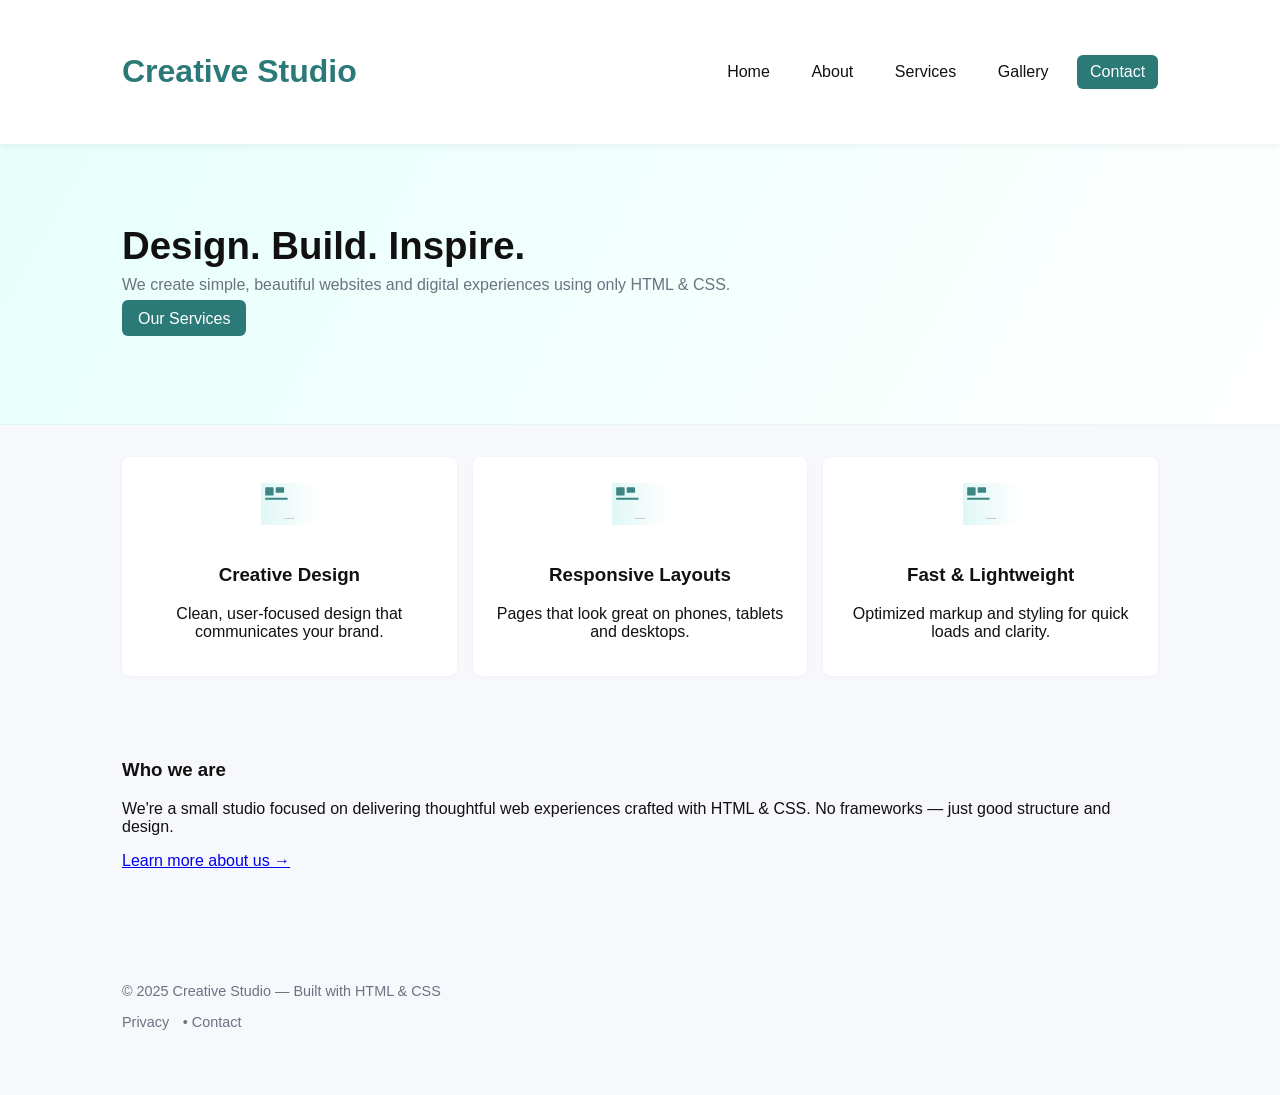
==== index.html @ 9314e133 "Updated" ====
<!doctype html>
<html lang="en">
<head>
  <meta charset="utf-8">
  <meta name="viewport" content="width=device-width,initial-scale=1">
  <title>Home — Creative Studio</title>
  <link rel="stylesheet" href="css/styles.css">
</head>
<body>
  <header class="site-header">
    <div class="container nav-wrap">
      <h1 class="logo"><a href="index.html">Creative Studio</a></h1>
      <nav>
        <ul class="nav">
          <li><a href="index.html">Home</a></li>
          <li><a href="about.html">About</a></li>
          <li><a href="services.html">Services</a></li>
          <li><a href="gallery.html">Gallery</a></li>
          <li><a href="contact.html" class="cta">Contact</a></li>
        </ul>
      </nav>
    </div>
  </header>

  <main>
    <section class="hero">
      <div class="container">
        <h2>Design. Build. Inspire.</h2>
        <p>We create simple, beautiful websites and digital experiences using only HTML &amp; CSS.</p>
        <p><a class="btn" href="services.html">Our Services</a></p>
      </div>
    </section>

    <section class="features container">
      <article class="feature">
        <img src="images/placeholder.svg" alt="icon">
        <h3>Creative Design</h3>
        <p>Clean, user-focused design that communicates your brand.</p>
      </article>
      <article class="feature">
        <img src="images/placeholder.svg" alt="icon">
        <h3>Responsive Layouts</h3>
        <p>Pages that look great on phones, tablets and desktops.</p>
      </article>
      <article class="feature">
        <img src="images/placeholder.svg" alt="icon">
        <h3>Fast & Lightweight</h3>
        <p>Optimized markup and styling for quick loads and clarity.</p>
      </article>
    </section>

    <section class="about-preview container">
      <h3>Who we are</h3>
      <p>We're a small studio focused on delivering thoughtful web experiences crafted with HTML &amp; CSS. No frameworks — just good structure and design.</p>
      <p><a href="about.html">Learn more about us →</a></p>
    </section>
  </main>

  <footer class="site-footer">
    <div class="container">
      <p>&copy; 2025 Creative Studio — Built with HTML &amp; CSS</p>
      <p class="small-links"><a href="privacy.html">Privacy</a> • <a href="contact.html">Contact</a></p>
    </div>
  </footer>
</body>
</html>
---- css/styles.css ----
/* Simple CSS for multi-page site */
:root{
  --bg:#f7f8fb;
  --card:#ffffff;
  --accent:#2b7a78;
  --muted:#6b7280;
  --max-width:1100px;
}
*{box-sizing:border-box}
html,body{height:100%;margin:0;font-family:Inter,Segoe UI,Arial,sans-serif;background:var(--bg);color:#111}
.container{max-width:var(--max-width);margin:0 auto;padding:1rem}
.site-header{background:#fff;box-shadow:0 2px 6px rgba(12,12,12,0.06);position:sticky;top:0;z-index:10}
.nav-wrap{display:flex;align-items:center;justify-content:space-between;padding:0.6rem 1rem}
.logo a{color:var(--accent);text-decoration:none;font-weight:700}
.nav{list-style:none;margin:0;padding:0;display:flex;gap:0.6rem;align-items:center}
.nav a{display:inline-block;padding:0.5rem 0.8rem;color:#111;text-decoration:none;border-radius:6px}
.nav a:hover{background:rgba(43,122,120,0.06)}
.nav a.cta{background:var(--accent);color:white}
.nav a.active{outline:2px solid rgba(43,122,120,0.12)}
.hero{background:linear-gradient(120deg,#e6fffb,#fff);padding:3rem 0;border-bottom:1px solid rgba(0,0,0,0.04)}
.hero h2{font-size:clamp(1.6rem,3vw,2.4rem);margin:0 0 0.5rem}
.hero p{color:var(--muted);margin:0 0 1rem}
.btn{background:var(--accent);color:#fff;padding:0.6rem 1rem;border-radius:6px;text-decoration:none}
.features{display:grid;grid-template-columns:repeat(auto-fit,minmax(200px,1fr));gap:1rem;padding:2rem 0}
.feature{text-align:center;background:var(--card);padding:1.2rem;border-radius:8px;box-shadow:0 1px 4px rgba(12,12,12,0.04)}
.feature img{width:56px;height:56px;margin-bottom:0.6rem}
.about-preview{padding:2rem 0}
.services-grid{display:grid;grid-template-columns:repeat(auto-fit,minmax(220px,1fr));gap:1rem}
.card{background:var(--card);padding:1rem;border-radius:8px;box-shadow:0 2px 8px rgba(12,12,12,0.06);text-align:center}
.card img{width:100%;height:140px;object-fit:cover;border-radius:6px;margin-bottom:0.6rem}
.site-footer{padding:1.2rem 0;color:var(--muted);font-size:0.9rem}
.contact-form{max-width:700px;margin-top:1rem;display:grid;gap:0.6rem}
.contact-form input,.contact-form textarea{padding:0.6rem;border-radius:6px;border:1px solid rgba(0,0,0,0.08)}
.grid{display:grid;gap:1rem}
.gallery{grid-template-columns:repeat(auto-fit,minmax(160px,1fr));}
.gallery img{width:100%;height:160px;object-fit:cover;border-radius:8px}
.small-links a{color:var(--muted);text-decoration:none;margin-right:0.6rem}
@media (min-width:900px){
  .nav{gap:1rem}
  .container{padding:2rem}
}
@media (max-width:640px){
  .nav{gap:0.2rem}
  .nav a{padding:0.4rem 0.6rem}
  .nav-wrap{flex-direction:row}
}
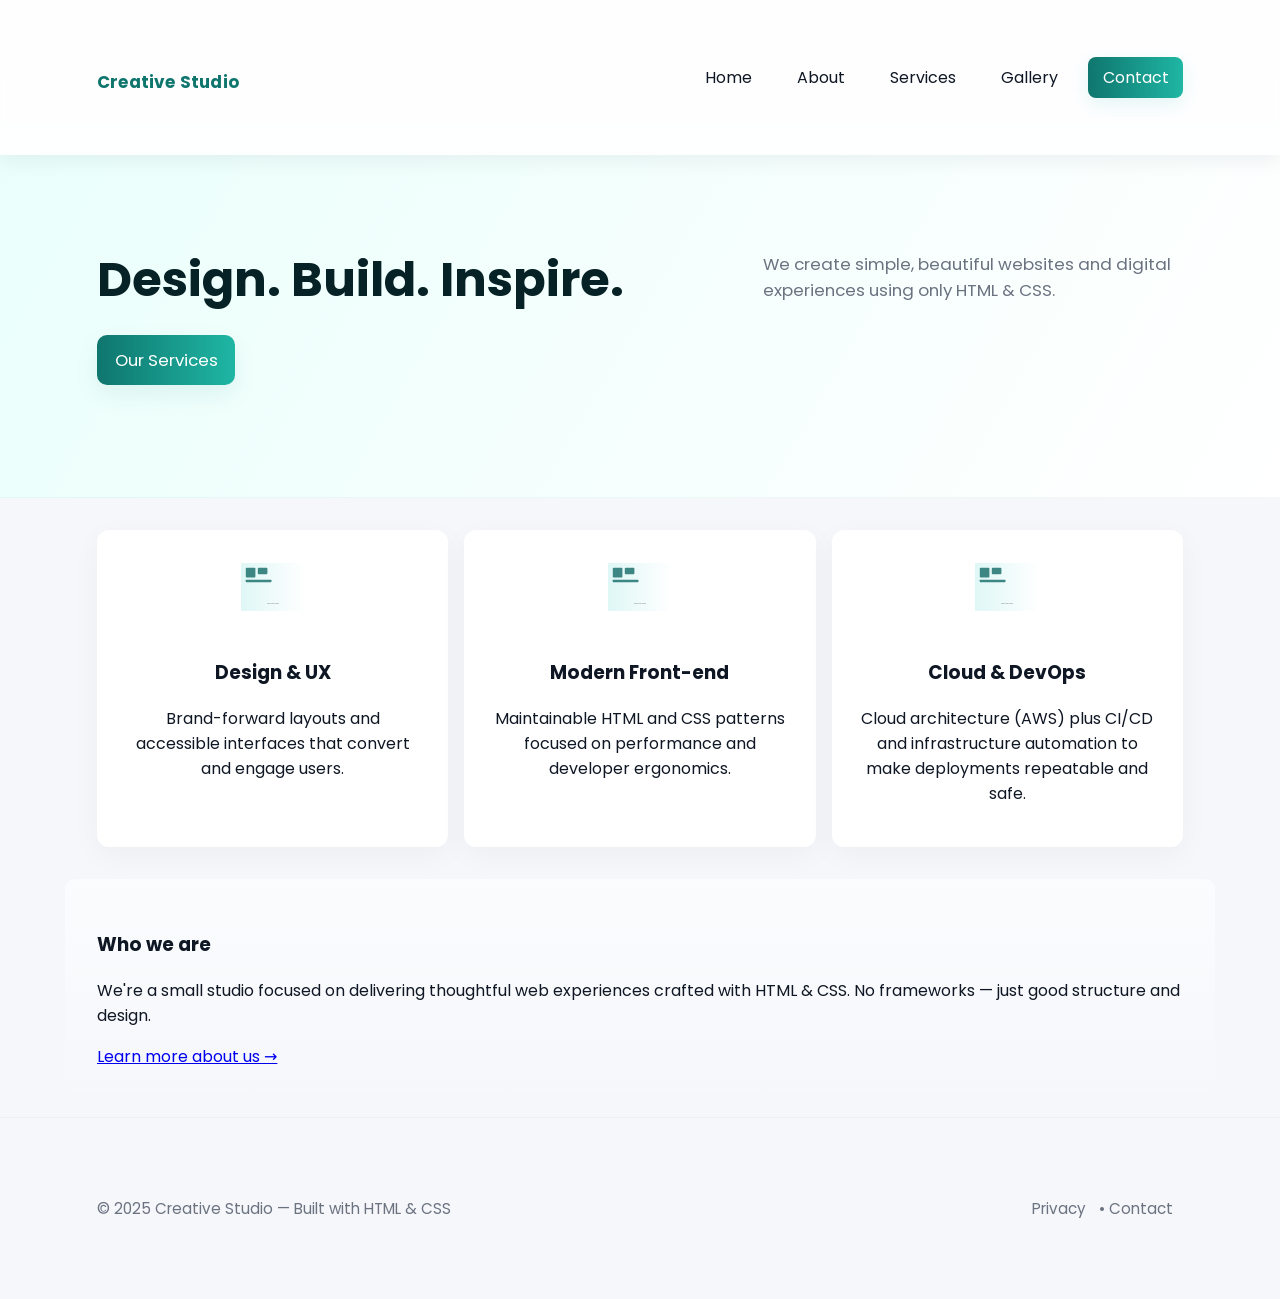
==== commit 04aef85a: "updated" ====
--- a/index.html
+++ b/index.html
@@ -3,7 +3,9 @@
 <head>
   <meta charset="utf-8">
   <meta name="viewport" content="width=device-width,initial-scale=1">
+  <meta name="theme-color" content="#0f766e">
   <title>Home — Creative Studio</title>
+  <link href="https://fonts.googleapis.com/css2?family=Poppins:wght@300;400;600;700&display=swap" rel="stylesheet">
   <link rel="stylesheet" href="css/styles.css">
 </head>
 <body>
@@ -31,21 +33,22 @@
       </div>
     </section>
 
+
     <section class="features container">
       <article class="feature">
         <img src="images/placeholder.svg" alt="icon">
-        <h3>Creative Design</h3>
-        <p>Clean, user-focused design that communicates your brand.</p>
+        <h3>Design & UX</h3>
+        <p>Brand-forward layouts and accessible interfaces that convert and engage users.</p>
       </article>
       <article class="feature">
         <img src="images/placeholder.svg" alt="icon">
-        <h3>Responsive Layouts</h3>
-        <p>Pages that look great on phones, tablets and desktops.</p>
+        <h3>Modern Front-end</h3>
+        <p>Maintainable HTML and CSS patterns focused on performance and developer ergonomics.</p>
       </article>
       <article class="feature">
         <img src="images/placeholder.svg" alt="icon">
-        <h3>Fast & Lightweight</h3>
-        <p>Optimized markup and styling for quick loads and clarity.</p>
+        <h3>Cloud & DevOps</h3>
+        <p>Cloud architecture (AWS) plus CI/CD and infrastructure automation to make deployments repeatable and safe.</p>
       </article>
     </section>
 
--- a/css/styles.css
+++ b/css/styles.css
@@ -1,46 +1,67 @@
-/* Simple CSS for multi-page site */
+/* Beautified CSS for multi-page site */
 :root{
-  --bg:#f7f8fb;
+  --bg:#f5f7fb;
   --card:#ffffff;
-  --accent:#2b7a78;
+  --accent:#0f766e; /* deep teal */
+  --accent-2:#1fb6a4; /* bright accent */
   --muted:#6b7280;
-  --max-width:1100px;
+  --muted-2:#94a3b8;
+  --max-width:1150px;
+  --radius:12px;
+  --glass: rgba(255,255,255,0.6);
 }
 *{box-sizing:border-box}
-html,body{height:100%;margin:0;font-family:Inter,Segoe UI,Arial,sans-serif;background:var(--bg);color:#111}
+html,body{height:100%;margin:0;font-family:'Poppins',system-ui,-apple-system,Segoe UI,Roboto,Arial,sans-serif;background:var(--bg);color:#0f1724;-webkit-font-smoothing:antialiased}
 .container{max-width:var(--max-width);margin:0 auto;padding:1rem}
-.site-header{background:#fff;box-shadow:0 2px 6px rgba(12,12,12,0.06);position:sticky;top:0;z-index:10}
-.nav-wrap{display:flex;align-items:center;justify-content:space-between;padding:0.6rem 1rem}
-.logo a{color:var(--accent);text-decoration:none;font-weight:700}
+.site-header{background:linear-gradient(180deg, rgba(255,255,255,0.85), rgba(255,255,255,0.9));backdrop-filter: blur(4px);box-shadow:0 6px 20px rgba(15,23,36,0.06);position:sticky;top:0;z-index:50}
+.nav-wrap{display:flex;align-items:center;justify-content:space-between;padding:0.8rem 1rem}
+.logo a{color:var(--accent);text-decoration:none;font-weight:700;letter-spacing:0.2px;font-size:1.05rem}
 .nav{list-style:none;margin:0;padding:0;display:flex;gap:0.6rem;align-items:center}
-.nav a{display:inline-block;padding:0.5rem 0.8rem;color:#111;text-decoration:none;border-radius:6px}
-.nav a:hover{background:rgba(43,122,120,0.06)}
-.nav a.cta{background:var(--accent);color:white}
-.nav a.active{outline:2px solid rgba(43,122,120,0.12)}
-.hero{background:linear-gradient(120deg,#e6fffb,#fff);padding:3rem 0;border-bottom:1px solid rgba(0,0,0,0.04)}
-.hero h2{font-size:clamp(1.6rem,3vw,2.4rem);margin:0 0 0.5rem}
-.hero p{color:var(--muted);margin:0 0 1rem}
-.btn{background:var(--accent);color:#fff;padding:0.6rem 1rem;border-radius:6px;text-decoration:none}
-.features{display:grid;grid-template-columns:repeat(auto-fit,minmax(200px,1fr));gap:1rem;padding:2rem 0}
-.feature{text-align:center;background:var(--card);padding:1.2rem;border-radius:8px;box-shadow:0 1px 4px rgba(12,12,12,0.04)}
-.feature img{width:56px;height:56px;margin-bottom:0.6rem}
-.about-preview{padding:2rem 0}
-.services-grid{display:grid;grid-template-columns:repeat(auto-fit,minmax(220px,1fr));gap:1rem}
-.card{background:var(--card);padding:1rem;border-radius:8px;box-shadow:0 2px 8px rgba(12,12,12,0.06);text-align:center}
-.card img{width:100%;height:140px;object-fit:cover;border-radius:6px;margin-bottom:0.6rem}
-.site-footer{padding:1.2rem 0;color:var(--muted);font-size:0.9rem}
+.nav a{display:inline-block;padding:0.5rem 0.9rem;color:inherit;text-decoration:none;border-radius:8px;transition:all 200ms ease}
+.nav a:hover{transform:translateY(-3px);background:rgba(15,118,110,0.06);color:var(--accent)}
+.nav a.cta{background:linear-gradient(90deg,var(--accent),var(--accent-2));color:white;box-shadow:0 6px 18px rgba(31,182,164,0.12)}
+.nav a.active{position:relative}
+.nav a.active::after{content:'';position:absolute;left:10%;right:10%;bottom:-10px;height:3px;background:linear-gradient(90deg,var(--accent),var(--accent-2));border-radius:4px}
+.hero{background:linear-gradient(120deg,#eafffb,#ffffff);padding:4rem 0;border-bottom:1px solid rgba(15,23,36,0.03)}
+.hero .container{display:grid;grid-template-columns:1fr;gap:1rem}
+.hero h2{font-size:clamp(1.8rem,4vw,3rem);margin:0 0 0.6rem;line-height:1.02;color:#072226}
+.hero p{color:var(--muted);margin:0 0 1rem;font-size:1.05rem}
+.btn{display:inline-block;background:linear-gradient(90deg,var(--accent),var(--accent-2));color:#fff;padding:0.75rem 1.1rem;border-radius:10px;text-decoration:none;box-shadow:0 10px 25px rgba(15,118,110,0.08);transition:transform 220ms ease}
+.btn:hover{transform:translateY(-4px)}
+.features{display:grid;grid-template-columns:repeat(auto-fit,minmax(220px,1fr));gap:1rem;padding:2rem 0}
+.feature{text-align:center;background:var(--card);padding:1.6rem;border-radius:var(--radius);box-shadow:0 8px 30px rgba(15,23,36,0.04);transition:transform 220ms ease,box-shadow 220ms}
+.feature:hover{transform:translateY(-6px);box-shadow:0 18px 40px rgba(15,23,36,0.07)}
+.feature img{width:64px;height:64px;margin-bottom:0.8rem}
+.about-preview{padding:2rem 0;background:linear-gradient(180deg, rgba(255,255,255,0.6), transparent);border-radius:10px}
+.services-grid{display:grid;grid-template-columns:repeat(auto-fit,minmax(240px,1fr));gap:1rem}
+.card{background:var(--card);padding:1.2rem;border-radius:12px;box-shadow:0 10px 30px rgba(15,23,36,0.05);text-align:left;overflow:hidden}
+.card img{width:100%;height:160px;object-fit:cover;border-radius:8px;margin-bottom:0.8rem}
+.card h3{margin:0 0 0.4rem}
+.card p{color:var(--muted)}
+.site-footer{padding:2rem 0;color:var(--muted);font-size:0.95rem;border-top:1px solid rgba(15,23,36,0.03)}
+.site-footer .container{display:flex;justify-content:space-between;align-items:center;flex-wrap:wrap;gap:1rem}
 .contact-form{max-width:700px;margin-top:1rem;display:grid;gap:0.6rem}
-.contact-form input,.contact-form textarea{padding:0.6rem;border-radius:6px;border:1px solid rgba(0,0,0,0.08)}
+.contact-form input,.contact-form textarea{padding:0.8rem;border-radius:10px;border:1px solid rgba(15,23,36,0.06);background:linear-gradient(180deg,#fff,#fbfdff)}
+.contact-form input:focus,.contact-form textarea:focus{outline:none;box-shadow:0 6px 18px rgba(15,118,110,0.08);border-color:var(--accent-2)}
 .grid{display:grid;gap:1rem}
 .gallery{grid-template-columns:repeat(auto-fit,minmax(160px,1fr));}
-.gallery img{width:100%;height:160px;object-fit:cover;border-radius:8px}
+.gallery img{width:100%;height:160px;object-fit:cover;border-radius:10px;transition:transform 220ms ease,filter 220ms}
+.gallery img:hover{transform:scale(1.03);filter:brightness(1.02)}
 .small-links a{color:var(--muted);text-decoration:none;margin-right:0.6rem}
+.muted{color:var(--muted)}
+
+/* responsiveness */
 @media (min-width:900px){
   .nav{gap:1rem}
   .container{padding:2rem}
+  .hero .container{grid-template-columns:1fr 420px;align-items:center}
+}
+@media (max-width:900px){
+  .nav a.cta{padding:0.5rem 0.8rem}
 }
 @media (max-width:640px){
   .nav{gap:0.2rem}
-  .nav a{padding:0.4rem 0.6rem}
+  .nav a{padding:0.45rem 0.6rem}
   .nav-wrap{flex-direction:row}
+  .hero{padding:2.4rem 0}
 }
